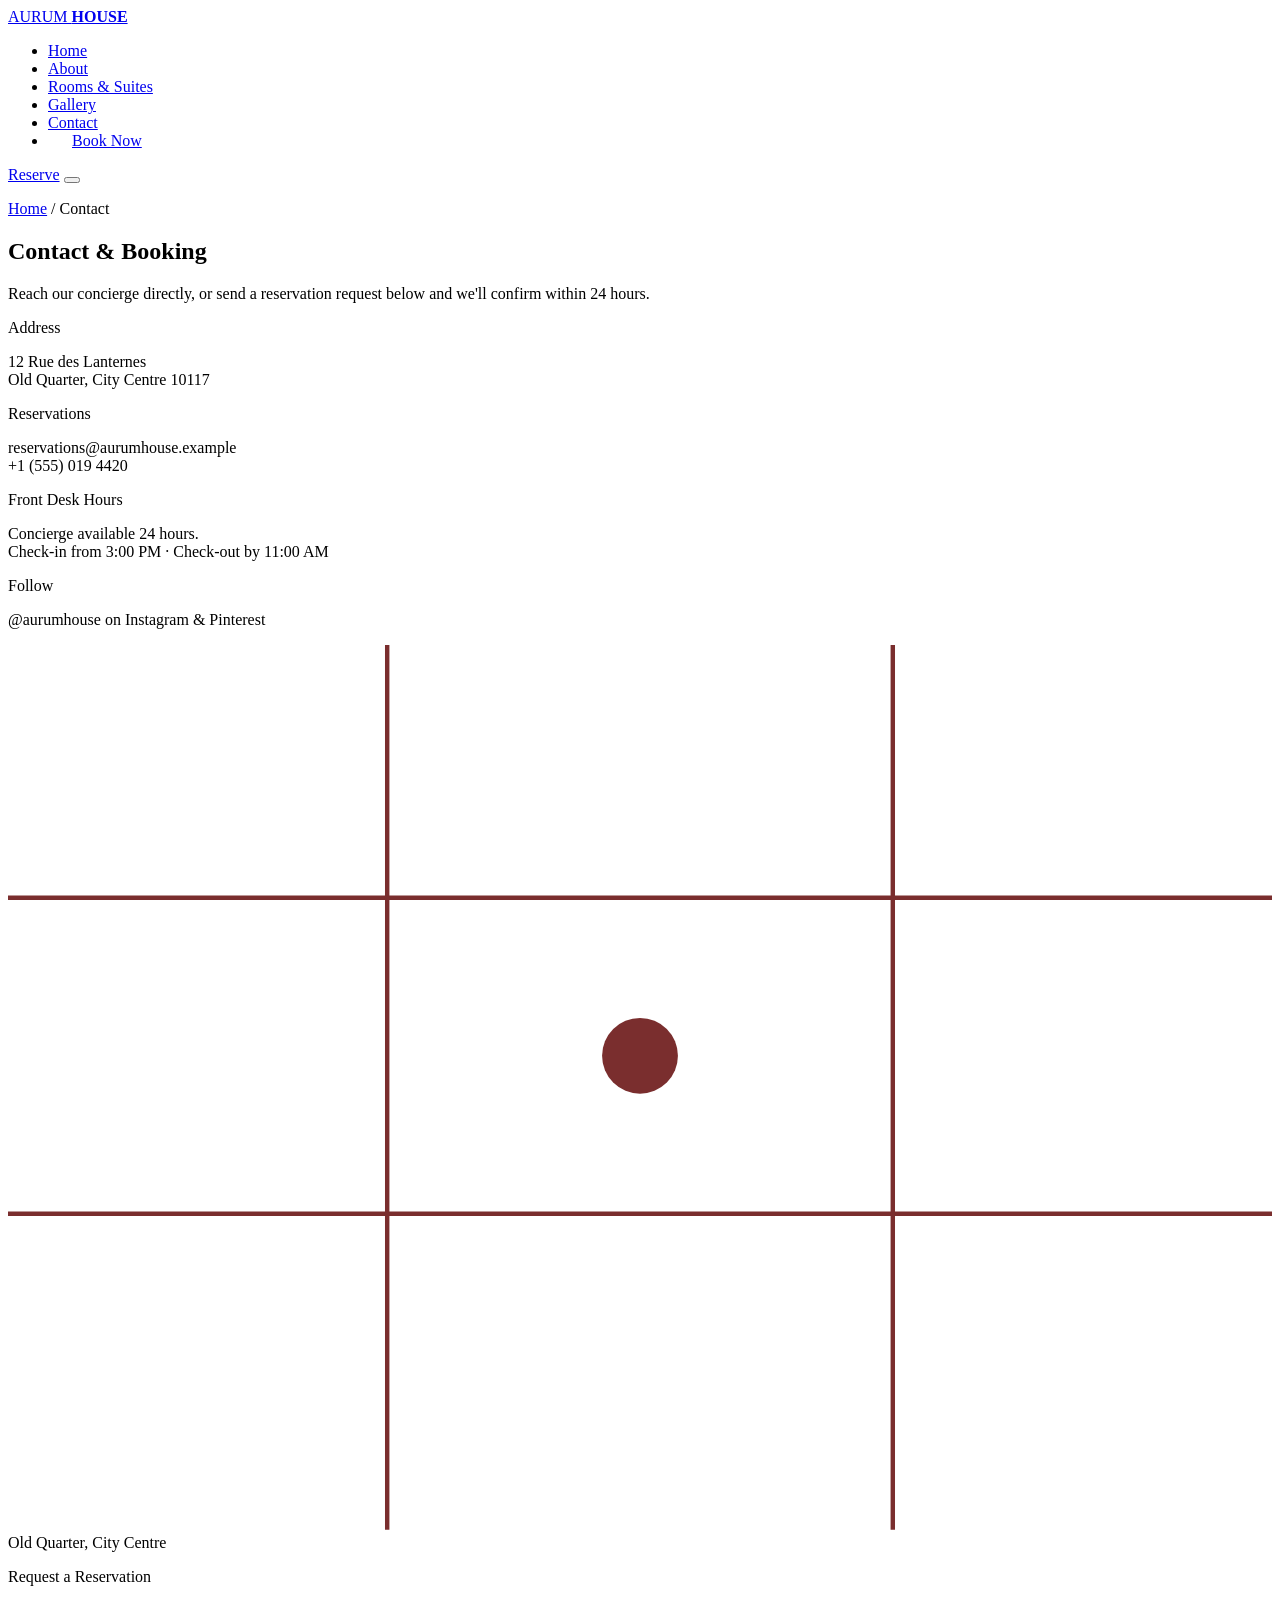
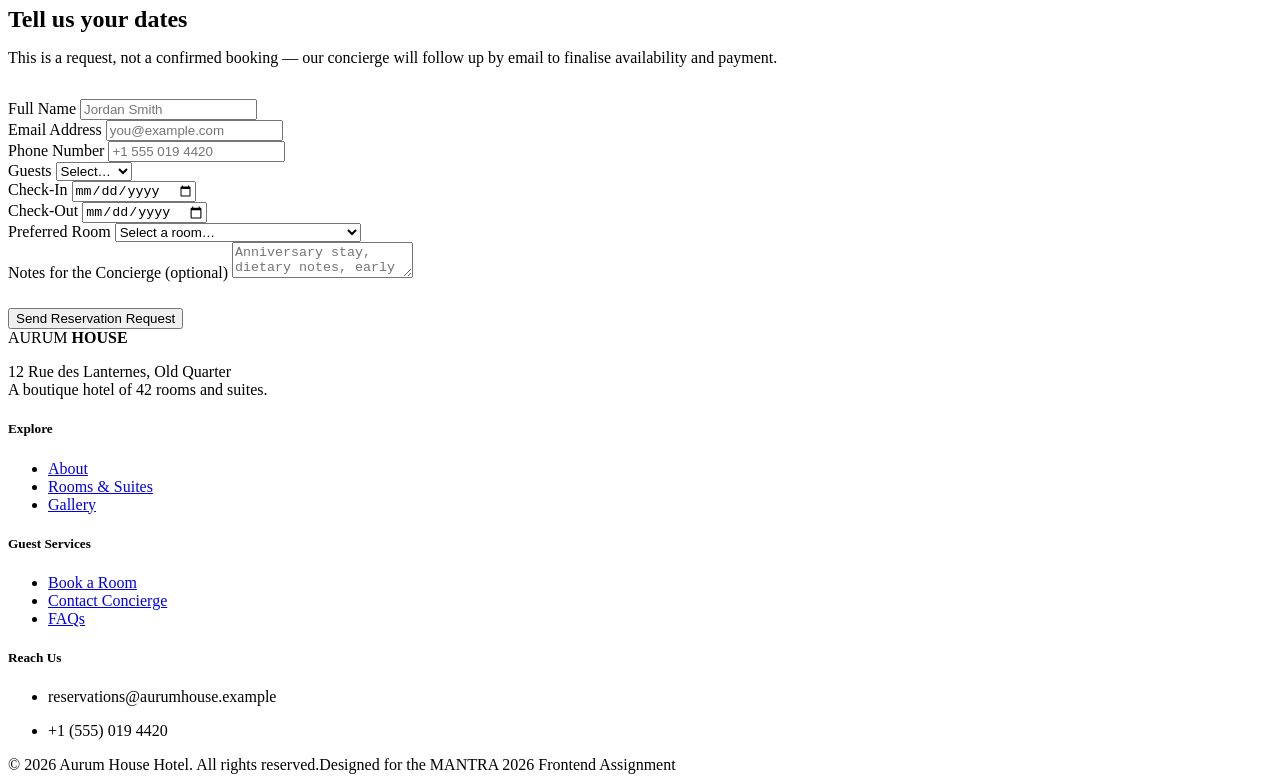
==== contact.html @ c1e4fec2 "Add files via upload" ====
<!DOCTYPE html>
<html lang="en">
<head>
<meta charset="UTF-8">
<meta name="viewport" content="width=device-width, initial-scale=1.0">
<title>Contact &amp; Booking | Aurum House Hotel</title>
<meta name="description" content="Reach the Aurum House concierge team or request a reservation online. Located in the Old Quarter, City Centre, open for enquiries every day.">
<meta name="keywords" content="hotel contact, hotel booking form, hotel reservation, Aurum House contact">
<link rel="preconnect" href="https://fonts.googleapis.com">
<link rel="preconnect" href="https://fonts.gstatic.com" crossorigin>
<link href="https://fonts.googleapis.com/css2?family=Playfair+Display:ital,wght@0,500;0,600;1,500&family=Jost:wght@300;400;500&display=swap" rel="stylesheet">
<link rel="stylesheet" href="css/style.css">
</head>
<body>

<header class="site-header">
  <div class="container nav-row">
    <a href="index.html" class="brand">AURUM <strong>HOUSE</strong></a>
    <nav>
      <ul class="nav-links">
        <li><a href="index.html">Home</a></li>
        <li><a href="about.html">About</a></li>
        <li><a href="rooms.html">Rooms &amp; Suites</a></li>
        <li><a href="gallery.html">Gallery</a></li>
        <li><a href="contact.html" aria-current="page">Contact</a></li>
        <li><a href="contact.html#booking" class="btn" style="padding:12px 24px;">Book Now</a></li>
      </ul>
    </nav>
    <div class="nav-cta">
      <a href="contact.html#booking" class="btn">Reserve</a>
      <button class="menu-toggle" aria-label="Toggle menu" aria-expanded="false"><span></span><span></span><span></span></button>
    </div>
  </div>
</header>

<main>
  <section class="page-hero">
    <div class="container">
      <p class="breadcrumb"><a href="index.html">Home</a> / Contact</p>
      <h1>Contact &amp; Booking</h1>
      <p>Reach our concierge directly, or send a reservation request below and we'll confirm within 24 hours.</p>
    </div>
  </section>

  <section id="booking">
    <div class="container contact-grid">

      <div>
        <div class="info-block">
          <p class="eyebrow">Address</p>
          <p>12 Rue des Lanternes<br>Old Quarter, City Centre 10117</p>
        </div>
        <div class="info-block">
          <p class="eyebrow">Reservations</p>
          <p>reservations@aurumhouse.example<br>+1 (555) 019 4420</p>
        </div>
        <div class="info-block">
          <p class="eyebrow">Front Desk Hours</p>
          <p>Concierge available 24 hours.<br>Check-in from 3:00 PM &middot; Check-out by 11:00 AM</p>
        </div>
        <div class="info-block">
          <p class="eyebrow">Follow</p>
          <p>@aurumhouse on Instagram &amp; Pinterest</p>
        </div>

        <div class="map-frame art-frame" aria-hidden="true">
          <svg viewBox="0 0 200 140" fill="none" stroke="#7a2e2e" stroke-width="0.7">
            <line x1="0" y1="40" x2="200" y2="40"/><line x1="0" y1="90" x2="200" y2="90"/>
            <line x1="60" y1="0" x2="60" y2="140"/><line x1="140" y1="0" x2="140" y2="140"/>
            <circle cx="100" cy="65" r="6" fill="#7a2e2e" stroke="none"/>
          </svg>
          <span class="art-caption">Old Quarter, City Centre</span>
        </div>
      </div>

      <div>
        <p class="eyebrow">Request a Reservation</p>
        <h2 style="margin-bottom:8px;">Tell us your dates</h2>
        <p style="margin-bottom:32px;">This is a request, not a confirmed booking — our concierge will follow up by email to finalise availability and payment.</p>

        <form id="booking-form" novalidate>
          <div class="form-grid">

            <div class="field">
              <label for="name">Full Name</label>
              <input type="text" id="name" name="name" placeholder="Jordan Smith" autocomplete="name">
              <span class="error-msg"></span>
            </div>

            <div class="field">
              <label for="email">Email Address</label>
              <input type="email" id="email" name="email" placeholder="you@example.com" autocomplete="email">
              <span class="error-msg"></span>
            </div>

            <div class="field">
              <label for="phone">Phone Number</label>
              <input type="tel" id="phone" name="phone" placeholder="+1 555 019 4420" autocomplete="tel">
              <span class="error-msg"></span>
            </div>

            <div class="field">
              <label for="guests">Guests</label>
              <select id="guests" name="guests">
                <option value="">Select&hellip;</option>
                <option value="1">1 Guest</option>
                <option value="2">2 Guests</option>
                <option value="3">3 Guests</option>
                <option value="4">4 Guests</option>
              </select>
              <span class="error-msg"></span>
            </div>

            <div class="field">
              <label for="checkin">Check-In</label>
              <input type="date" id="checkin" name="checkin">
              <span class="error-msg"></span>
            </div>

            <div class="field">
              <label for="checkout">Check-Out</label>
              <input type="date" id="checkout" name="checkout">
              <span class="error-msg"></span>
            </div>

            <div class="field full">
              <label for="roomType">Preferred Room</label>
              <select id="roomType" name="roomType">
                <option value="">Select a room&hellip;</option>
                <option value="terrace">The Terrace Room — from $220/night</option>
                <option value="garden">The Garden Room — from $195/night</option>
                <option value="corner">The Corner Suite — from $380/night</option>
                <option value="loft">The Loft Suite — from $340/night</option>
                <option value="family">The Family Suite — from $410/night</option>
                <option value="rooftop">The Rooftop Suite — from $560/night</option>
              </select>
              <span class="error-msg"></span>
            </div>

            <div class="field full">
              <label for="notes">Notes for the Concierge (optional)</label>
              <textarea id="notes" name="notes" placeholder="Anniversary stay, dietary notes, early check-in request&hellip;"></textarea>
            </div>

          </div>

          <button type="submit" class="btn btn-solid" style="margin-top:26px;">Send Reservation Request</button>
          <div class="form-status" role="status" aria-live="polite"></div>
        </form>
      </div>

    </div>
  </section>
</main>

<footer class="site-footer">
  <div class="container">
    <div class="footer-grid">
      <div><div class="footer-brand">AURUM <strong>HOUSE</strong></div><p>12 Rue des Lanternes, Old Quarter<br>A boutique hotel of 42 rooms and suites.</p></div>
      <div class="footer-col"><h5>Explore</h5><ul><li><a href="about.html">About</a></li><li><a href="rooms.html">Rooms &amp; Suites</a></li><li><a href="gallery.html">Gallery</a></li></ul></div>
      <div class="footer-col"><h5>Guest Services</h5><ul><li><a href="contact.html#booking">Book a Room</a></li><li><a href="contact.html">Contact Concierge</a></li><li><a href="rooms.html#faq">FAQs</a></li></ul></div>
      <div class="footer-col"><h5>Reach Us</h5><ul><li><p>reservations@aurumhouse.example</p></li><li><p>+1 (555) 019 4420</p></li></ul></div>
    </div>
    <div class="footer-bottom"><span>&copy; 2026 Aurum House Hotel. All rights reserved.</span><span>Designed for the MANTRA 2026 Frontend Assignment</span></div>
  </div>
</footer>

<script src="js/main.js"></script>
</body>
</html>
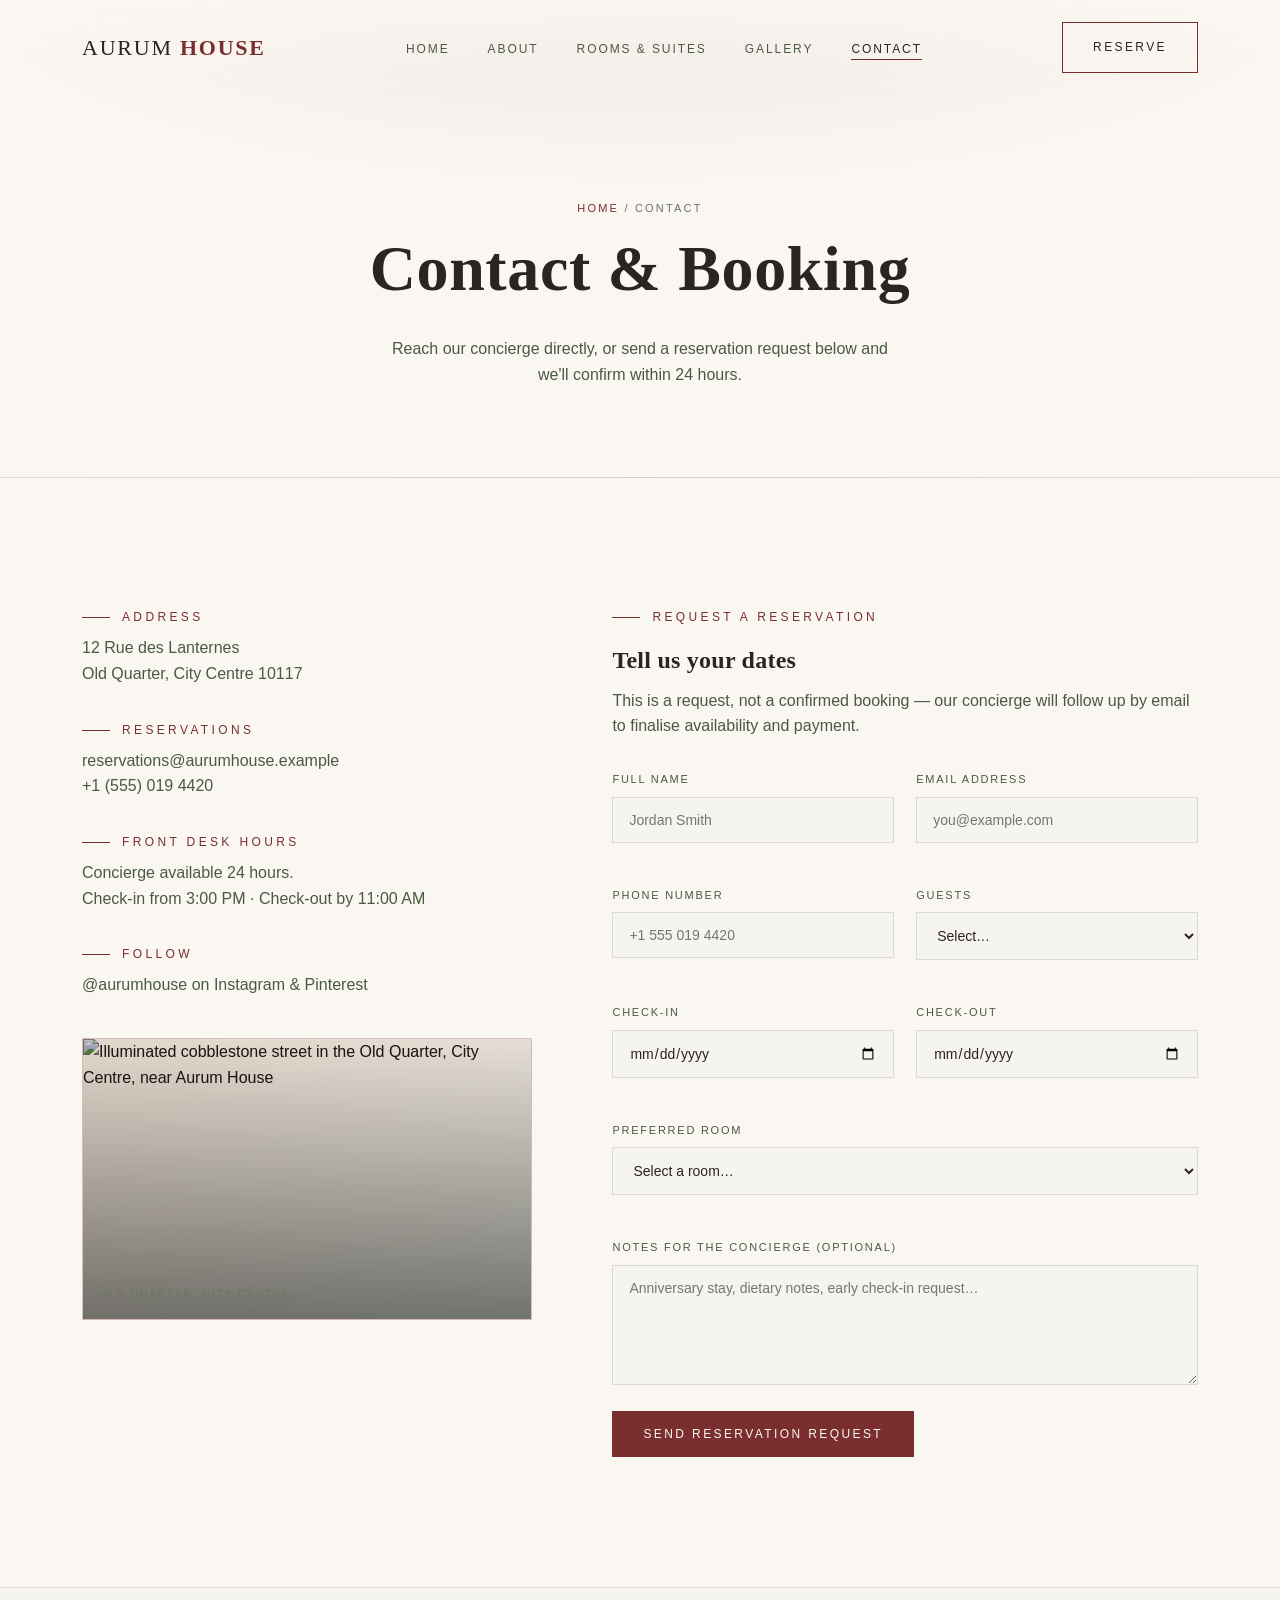
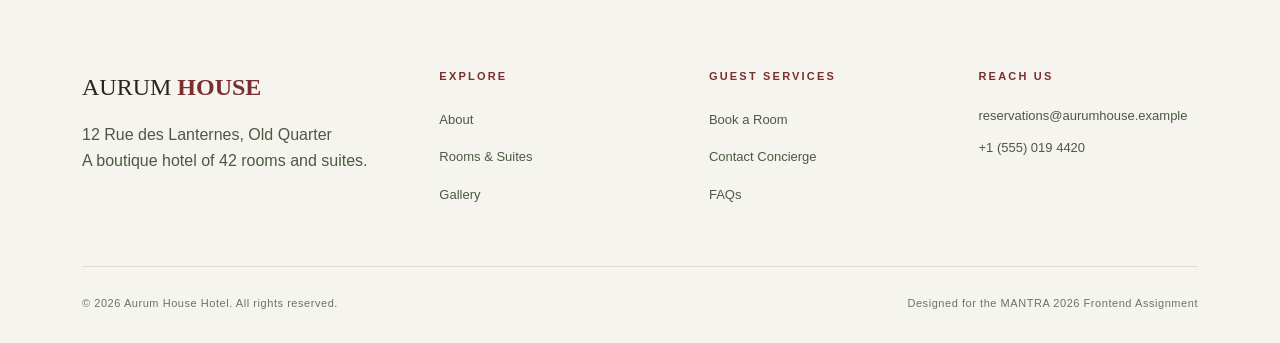
==== commit 54d48803: "Add files via upload" ====
--- a/contact.html
+++ b/contact.html
@@ -23,7 +23,6 @@
         <li><a href="rooms.html">Rooms &amp; Suites</a></li>
         <li><a href="gallery.html">Gallery</a></li>
         <li><a href="contact.html" aria-current="page">Contact</a></li>
-        <li><a href="contact.html#booking" class="btn" style="padding:12px 24px;">Book Now</a></li>
       </ul>
     </nav>
     <div class="nav-cta">
@@ -63,12 +62,8 @@
           <p>@aurumhouse on Instagram &amp; Pinterest</p>
         </div>
 
-        <div class="map-frame art-frame" aria-hidden="true">
-          <svg viewBox="0 0 200 140" fill="none" stroke="#7a2e2e" stroke-width="0.7">
-            <line x1="0" y1="40" x2="200" y2="40"/><line x1="0" y1="90" x2="200" y2="90"/>
-            <line x1="60" y1="0" x2="60" y2="140"/><line x1="140" y1="0" x2="140" y2="140"/>
-            <circle cx="100" cy="65" r="6" fill="#7a2e2e" stroke="none"/>
-          </svg>
+        <div class="map-frame art-frame has-photo">
+          <img src="https://images.pexels.com/photos/16759420/pexels-photo-16759420.jpeg?auto=compress&amp;cs=tinysrgb&amp;w=1000" alt="Illuminated cobblestone street in the Old Quarter, City Centre, near Aurum House" loading="lazy">
           <span class="art-caption">Old Quarter, City Centre</span>
         </div>
       </div>
--- a/css/style.css
+++ b/css/style.css
@@ -0,0 +1,361 @@
+/* =========================================================
+   AURUM HOUSE — a quiet kind of luxury
+   Design tokens
+========================================================= */
+:root{
+  --bg:        #faf7f2;
+  --bg-panel:  #f6f4ef;
+  --bg-panel-2:#efe7db;
+  --line:      rgba(122,46,46,0.25);
+  --line-soft: rgba(74,90,64,0.16);
+  --gold:      #7a2e2e;
+  --gold-bright:#9a3e3e;
+  --ivory:     #2b2420;
+  --muted:     #4a5a40;
+  --muted-2:   #6b7560;
+  --error:     #b23a3a;
+  --ok:        #4a5a40;
+
+  --serif: "Playfair Display", Georgia, serif;
+  --sans:  "Jost", "Helvetica Neue", Arial, sans-serif;
+
+  --max: 1180px;
+  --radius: 2px;
+  --ease: cubic-bezier(.22,.61,.36,1);
+}
+
+*,*::before,*::after{ box-sizing:border-box; }
+html{ scroll-behavior:smooth; }
+body{
+  margin:0;
+  background:var(--bg);
+  color:var(--ivory);
+  font-family:var(--sans);
+  font-weight:300;
+  line-height:1.6;
+  -webkit-font-smoothing:antialiased;
+  overflow-x:hidden;
+}
+@media (prefers-reduced-motion: reduce){
+  html{ scroll-behavior:auto; }
+  *{ animation-duration:0.001ms !important; animation-iteration-count:1 !important; transition-duration:0.001ms !important; }
+}
+
+img{ max-width:100%; display:block; }
+a{ color:inherit; text-decoration:none; }
+h1,h2,h3,h4{ font-family:var(--serif); font-weight:600; margin:0 0 .5em; letter-spacing:.01em; }
+p{ margin:0 0 1em; color:var(--muted); }
+.container{ max-width:var(--max); margin:0 auto; padding:0 32px; }
+.eyebrow{
+  font-family:var(--sans); font-size:12px; letter-spacing:.28em; text-transform:uppercase;
+  color:var(--gold); margin:0 0 14px; display:flex; align-items:center; gap:12px;
+}
+.eyebrow::before{ content:""; width:28px; height:1px; background:var(--gold); display:inline-block; }
+
+/* Buttons */
+.btn{
+  display:inline-flex; align-items:center; gap:10px;
+  padding:15px 30px; font-family:var(--sans); font-size:12px; letter-spacing:.2em; text-transform:uppercase;
+  border:1px solid var(--gold); color:var(--ivory); background:transparent; cursor:pointer;
+  transition:background .35s var(--ease), color .35s var(--ease), border-color .35s var(--ease);
+}
+.btn:hover{ background:var(--gold); color:#faf7f2; }
+.btn-solid{ background:var(--gold); color:#faf7f2; border-color:var(--gold); }
+.btn-solid:hover{ background:var(--gold-bright); border-color:var(--gold-bright); }
+.btn:focus-visible, a:focus-visible, button:focus-visible, input:focus-visible, textarea:focus-visible, select:focus-visible{
+  outline:1px solid var(--gold-bright); outline-offset:3px;
+}
+
+/* =========================================================
+   Header / Nav
+========================================================= */
+.site-header{
+  position:fixed; top:0; left:0; right:0; z-index:100;
+  padding:22px 0; background:linear-gradient(to bottom, rgba(250,247,242,.85), transparent);
+  transition:background .4s var(--ease), padding .4s var(--ease), backdrop-filter .4s var(--ease);
+}
+.site-header.is-scrolled{
+  background:rgba(250,247,242,.92); backdrop-filter:blur(10px);
+  padding:14px 0; border-bottom:1px solid var(--line-soft);
+}
+.nav-row{ display:flex; align-items:center; justify-content:space-between; }
+.brand{ font-family:var(--serif); font-size:22px; letter-spacing:.08em; }
+.brand strong{ color:var(--gold); font-weight:600; }
+.nav-links{ display:flex; align-items:center; gap:38px; list-style:none; margin:0; padding:0; }
+.nav-links a{
+  font-size:12px; letter-spacing:.16em; text-transform:uppercase; color:var(--muted);
+  position:relative; padding-bottom:4px; transition:color .3s var(--ease);
+}
+.nav-links a::after{
+  content:""; position:absolute; left:0; bottom:0; width:0; height:1px; background:var(--gold);
+  transition:width .35s var(--ease);
+}
+.nav-links a:hover, .nav-links a[aria-current="page"]{ color:var(--ivory); }
+.nav-links a:hover::after, .nav-links a[aria-current="page"]::after{ width:100%; }
+.nav-cta{ display:flex; align-items:center; gap:24px; }
+.menu-toggle{
+  display:none; flex-direction:column; gap:5px; background:none; border:0; cursor:pointer; padding:6px;
+}
+.menu-toggle span{ width:24px; height:1px; background:var(--ivory); display:block; transition:transform .3s var(--ease), opacity .3s var(--ease); }
+
+@media (max-width: 880px){
+  .nav-links{
+    position:fixed; inset:0 0 0 auto; width:min(78vw,340px); height:100vh;
+    background:var(--bg-panel); border-left:1px solid var(--line);
+    flex-direction:column; align-items:flex-start; justify-content:center; gap:28px;
+    padding:40px; transform:translateX(100%); transition:transform .45s var(--ease);
+  }
+  .nav-links.is-open{ transform:translateX(0); }
+  .menu-toggle{ display:flex; z-index:110; }
+  .nav-cta .btn{ display:none; }
+  body.menu-open{ overflow:hidden; }
+}
+
+/* =========================================================
+   Hero
+========================================================= */
+.hero{
+  position:relative; min-height:100vh; display:flex; align-items:center;
+  padding-top:110px; overflow:hidden;
+  background:
+    radial-gradient(ellipse 90% 60% at 50% 0%, rgba(122,46,46,.08), transparent 60%),
+    linear-gradient(180deg, #faf7f2 0%, #f3ede0 100%);
+}
+.hero-canvas-wrap{
+  position:absolute; inset:0; z-index:1; opacity:0; transition:opacity 1.2s var(--ease);
+}
+.hero-canvas-wrap.is-ready{ opacity:1; }
+#hero-canvas{ width:100%; height:100%; display:block; }
+.hero-inner{ position:relative; z-index:2; width:100%; text-align:center; }
+.hero-kicker{
+  font-size:12px; letter-spacing:.3em; text-transform:uppercase; color:var(--gold);
+  margin-bottom:26px; opacity:0; animation:fadeUp .9s var(--ease) .2s forwards;
+}
+.hero h1{
+  font-size:clamp(40px,7vw,88px); line-height:1.03; margin:0 0 22px;
+  opacity:0; animation:fadeUp 1s var(--ease) .4s forwards;
+}
+.hero h1 em{ color:var(--gold); font-style:italic; }
+.hero-sub{
+  max-width:520px; margin:0 auto 40px; color:var(--muted); font-size:16px;
+  opacity:0; animation:fadeUp 1s var(--ease) .6s forwards;
+}
+.hero-actions{ display:flex; gap:18px; justify-content:center; opacity:0; animation:fadeUp 1s var(--ease) .8s forwards; }
+.hero-scroll{
+  position:absolute; bottom:38px; left:50%; transform:translateX(-50%); z-index:2;
+  display:flex; flex-direction:column; align-items:center; gap:10px; color:var(--muted-2);
+  font-size:10px; letter-spacing:.25em; text-transform:uppercase; opacity:0; animation:fadeUp 1s var(--ease) 1.1s forwards;
+}
+.hero-scroll .line{ width:1px; height:38px; background:linear-gradient(var(--gold), transparent); animation:scrollPulse 2.2s ease-in-out infinite; }
+
+@keyframes fadeUp{ from{ opacity:0; transform:translateY(18px);} to{ opacity:1; transform:translateY(0);} }
+@keyframes scrollPulse{ 0%,100%{ opacity:.3;} 50%{ opacity:1;} }
+
+/* =========================================================
+   Marquee / intro strip
+========================================================= */
+.strip{
+  border-top:1px solid var(--line-soft); border-bottom:1px solid var(--line-soft);
+  padding:26px 0; background:var(--bg-panel);
+}
+.strip-row{ display:flex; justify-content:space-between; flex-wrap:wrap; gap:16px 40px; }
+.strip-item{ font-size:11px; letter-spacing:.2em; text-transform:uppercase; color:var(--muted); }
+.strip-item strong{ color:var(--ivory); font-family:var(--serif); font-size:15px; letter-spacing:0; text-transform:none; display:block; margin-top:4px; }
+
+/* =========================================================
+   Sections
+========================================================= */
+section{ padding:130px 0; }
+.section-tight{ padding:90px 0; }
+.section-head{ max-width:640px; margin-bottom:70px; }
+.section-head.center{ margin-left:auto; margin-right:auto; text-align:center; }
+.section-head h2{ font-size:clamp(30px,4vw,46px); }
+
+.two-col{ display:grid; grid-template-columns:1fr 1fr; gap:80px; align-items:center; }
+.philosophy-figure{ aspect-ratio:4/5; border:1px solid var(--line); position:relative; }
+
+/* =========================================================
+   Line-art illustration frames (used instead of stock photos)
+========================================================= */
+.art-frame{
+  position:relative; overflow:hidden; border:1px solid var(--line);
+  background:linear-gradient(160deg, var(--bg-panel-2), var(--bg-panel));
+  display:flex; align-items:center; justify-content:center;
+}
+.art-frame svg{ width:70%; height:70%; }
+.art-frame .art-caption{
+  position:absolute; bottom:16px; left:16px; font-size:10px; letter-spacing:.2em;
+  text-transform:uppercase; color:var(--muted-2); z-index:2;
+}
+.art-frame.has-photo img{
+  position:absolute; inset:0; width:100%; height:100%; object-fit:cover;
+  filter:saturate(.88) brightness(.82) contrast(1.05);
+  transition:transform .8s var(--ease), filter .5s var(--ease);
+}
+.art-frame.has-photo::before{
+  content:""; position:absolute; inset:0; z-index:1;
+  background:linear-gradient(180deg, rgba(12,18,16,.05) 0%, rgba(12,18,16,.55) 100%);
+}
+.art-frame.has-photo::after{
+  content:""; position:absolute; inset:0; z-index:1;
+  background:linear-gradient(160deg, rgba(122,46,46,.16), rgba(74,90,64,.1));
+  mix-blend-mode:overlay;
+}
+.gallery-item:hover .art-frame.has-photo img,
+.room-card:hover .art-frame.has-photo img{ transform:scale(1.06); }
+
+/* =========================================================
+   Room cards
+========================================================= */
+.room-grid{ display:grid; grid-template-columns:repeat(3,1fr); gap:2px; background:var(--line-soft); }
+.room-card{ background:var(--bg-panel); padding:0; display:flex; flex-direction:column; }
+.room-card .art-frame{ aspect-ratio:4/3; border:0; border-bottom:1px solid var(--line-soft); }
+.room-card-body{ padding:32px; display:flex; flex-direction:column; gap:14px; flex:1; }
+.room-card-top{ display:flex; justify-content:space-between; align-items:baseline; gap:12px; }
+.room-card h3{ font-size:22px; margin:0; }
+.room-price{ font-family:var(--sans); color:var(--gold); font-size:13px; letter-spacing:.06em; white-space:nowrap; }
+.room-card p{ font-size:14px; margin:0; }
+.room-meta{ display:flex; flex-wrap:wrap; gap:8px 18px; font-size:11px; letter-spacing:.1em; text-transform:uppercase; color:var(--muted-2); margin-top:auto; padding-top:6px; }
+.room-card .btn{ margin-top:18px; align-self:flex-start; padding:12px 22px; font-size:11px; }
+
+/* =========================================================
+   Amenities
+========================================================= */
+.amenity-grid{ display:grid; grid-template-columns:repeat(4,1fr); gap:1px; background:var(--line-soft); border:1px solid var(--line-soft); }
+.amenity{ background:var(--bg); padding:44px 30px; text-align:center; }
+.amenity svg{ width:34px; height:34px; margin:0 auto 20px; color:var(--gold); }
+.amenity h4{ font-size:16px; margin:0 0 10px; }
+.amenity p{ font-size:13px; margin:0; }
+
+/* =========================================================
+   Stats
+========================================================= */
+.stat-row{ display:grid; grid-template-columns:repeat(4,1fr); gap:40px; text-align:center; }
+.stat-num{ font-family:var(--serif); font-size:clamp(34px,4vw,54px); color:var(--gold); }
+.stat-label{ font-size:11px; letter-spacing:.2em; text-transform:uppercase; color:var(--muted); margin-top:8px; }
+
+/* =========================================================
+   Testimonial
+========================================================= */
+.testimonial{ text-align:center; max-width:760px; margin:0 auto; }
+.testimonial blockquote{
+  font-family:var(--serif); font-style:italic; font-size:clamp(22px,3vw,32px); color:var(--ivory);
+  margin:0 0 26px; line-height:1.5;
+}
+.testimonial cite{ font-style:normal; font-size:11px; letter-spacing:.2em; text-transform:uppercase; color:var(--muted); }
+
+/* =========================================================
+   Gallery
+========================================================= */
+.gallery-grid{ display:grid; grid-template-columns:repeat(3,1fr); gap:16px; }
+.gallery-item{ cursor:pointer; position:relative; }
+.gallery-item .art-frame{ aspect-ratio:1/1; transition:transform .5s var(--ease), border-color .5s var(--ease); }
+.gallery-item:hover .art-frame{ transform:translateY(-6px); border-color:var(--gold); }
+.gallery-item figcaption{ margin-top:12px; font-size:12px; color:var(--muted); text-align:center; }
+.gallery-item{ margin:0; }
+
+.lightbox{
+  position:fixed; inset:0; z-index:200; background:rgba(8,11,10,.94);
+  display:flex; align-items:center; justify-content:center; padding:40px;
+  opacity:0; pointer-events:none; transition:opacity .35s var(--ease);
+}
+.lightbox.is-open{ opacity:1; pointer-events:auto; }
+.lightbox-inner{ max-width:640px; width:100%; text-align:center; }
+.lightbox .art-frame{ aspect-ratio:4/3; margin-bottom:20px; }
+.lightbox-close{
+  position:absolute; top:30px; right:36px; background:none; border:1px solid var(--line); color:var(--ivory);
+  width:42px; height:42px; cursor:pointer; font-size:18px;
+}
+
+/* =========================================================
+   Forms
+========================================================= */
+.form-grid{ display:grid; grid-template-columns:1fr 1fr; gap:22px; }
+.field{ display:flex; flex-direction:column; gap:8px; }
+.field.full{ grid-column:1/-1; }
+.field label{ font-size:11px; letter-spacing:.16em; text-transform:uppercase; color:var(--muted); }
+.field input, .field select, .field textarea{
+  background:var(--bg-panel); border:1px solid var(--line-soft); color:var(--ivory);
+  padding:14px 16px; font-family:var(--sans); font-size:14px; font-weight:300;
+  transition:border-color .3s var(--ease);
+}
+.field input:focus, .field select:focus, .field textarea:focus{ border-color:var(--gold); outline:none; }
+.field textarea{ resize:vertical; min-height:120px; }
+.field .error-msg{ font-size:11px; color:var(--error); min-height:14px; }
+.field.has-error input, .field.has-error select, .field.has-error textarea{ border-color:var(--error); }
+.form-status{ margin-top:22px; font-size:13px; padding:14px 18px; border:1px solid var(--line); display:none; }
+.form-status.show{ display:block; }
+.form-status.ok{ border-color:var(--ok); color:var(--ok); }
+.form-status.bad{ border-color:var(--error); color:var(--error); }
+
+/* =========================================================
+   FAQ
+========================================================= */
+.faq-item{ border-bottom:1px solid var(--line-soft); }
+.faq-q{
+  width:100%; background:none; border:0; color:var(--ivory); text-align:left; cursor:pointer;
+  padding:24px 0; display:flex; justify-content:space-between; align-items:center; gap:20px;
+  font-family:var(--serif); font-size:18px;
+}
+.faq-q .plus{ color:var(--gold); font-size:20px; transition:transform .3s var(--ease); flex:none; }
+.faq-item.is-open .faq-q .plus{ transform:rotate(45deg); }
+.faq-a{ max-height:0; overflow:hidden; transition:max-height .4s var(--ease); }
+.faq-a p{ padding-bottom:22px; margin:0; font-size:14px; }
+
+/* =========================================================
+   Contact info blocks
+========================================================= */
+.contact-grid{ display:grid; grid-template-columns:1fr 1.3fr; gap:80px; }
+.info-block{ margin-bottom:34px; }
+.info-block .eyebrow{ margin-bottom:8px; }
+.info-block p{ margin:0; }
+.map-frame{ aspect-ratio:16/10; border:1px solid var(--line); position:relative; overflow:hidden; margin-top:40px; }
+
+/* =========================================================
+   Footer
+========================================================= */
+.site-footer{ border-top:1px solid var(--line-soft); padding:80px 0 30px; background:var(--bg-panel); }
+.footer-grid{ display:grid; grid-template-columns:1.4fr 1fr 1fr 1fr; gap:50px; margin-bottom:60px; }
+.footer-brand{ font-family:var(--serif); font-size:24px; margin-bottom:16px; }
+.footer-brand strong{ color:var(--gold); }
+.footer-col h5{ font-size:11px; letter-spacing:.2em; text-transform:uppercase; color:var(--gold); margin:0 0 20px; }
+.footer-col ul{ list-style:none; margin:0; padding:0; display:flex; flex-direction:column; gap:12px; }
+.footer-col a, .footer-col p{ font-size:13px; color:var(--muted); margin:0; }
+.footer-col a:hover{ color:var(--ivory); }
+.footer-bottom{ display:flex; justify-content:space-between; flex-wrap:wrap; gap:12px; padding-top:28px; border-top:1px solid var(--line-soft); font-size:11px; color:var(--muted-2); letter-spacing:.05em; }
+
+/* =========================================================
+   Page hero (interior pages, no 3d canvas)
+========================================================= */
+.page-hero{
+  padding:200px 0 90px; text-align:center;
+  background:radial-gradient(ellipse 80% 60% at 50% 0%, rgba(122,46,46,.08), transparent 65%);
+  border-bottom:1px solid var(--line-soft);
+}
+.page-hero h1{ font-size:clamp(36px,6vw,64px); margin-bottom:16px; }
+.page-hero p{ max-width:520px; margin:0 auto; }
+.breadcrumb{ font-size:11px; letter-spacing:.2em; text-transform:uppercase; color:var(--muted-2); margin-bottom:20px; }
+.breadcrumb a{ color:var(--gold); }
+
+/* =========================================================
+   Responsive
+========================================================= */
+@media (max-width: 980px){
+  .two-col{ grid-template-columns:1fr; gap:50px; }
+  .room-grid{ grid-template-columns:1fr 1fr; }
+  .amenity-grid{ grid-template-columns:1fr 1fr; }
+  .stat-row{ grid-template-columns:1fr 1fr; gap:36px 20px;}
+  .gallery-grid{ grid-template-columns:1fr 1fr; }
+  .footer-grid{ grid-template-columns:1fr 1fr; }
+  .contact-grid{ grid-template-columns:1fr; gap:50px; }
+}
+@media (max-width: 640px){
+  .container{ padding:0 20px; }
+  section{ padding:80px 0; }
+  .room-grid, .gallery-grid{ grid-template-columns:1fr; }
+  .amenity-grid{ grid-template-columns:1fr; }
+  .stat-row{ grid-template-columns:1fr 1fr; }
+  .footer-grid{ grid-template-columns:1fr; gap:36px; }
+  .form-grid{ grid-template-columns:1fr; }
+  .strip-row{ justify-content:flex-start; }
+}
